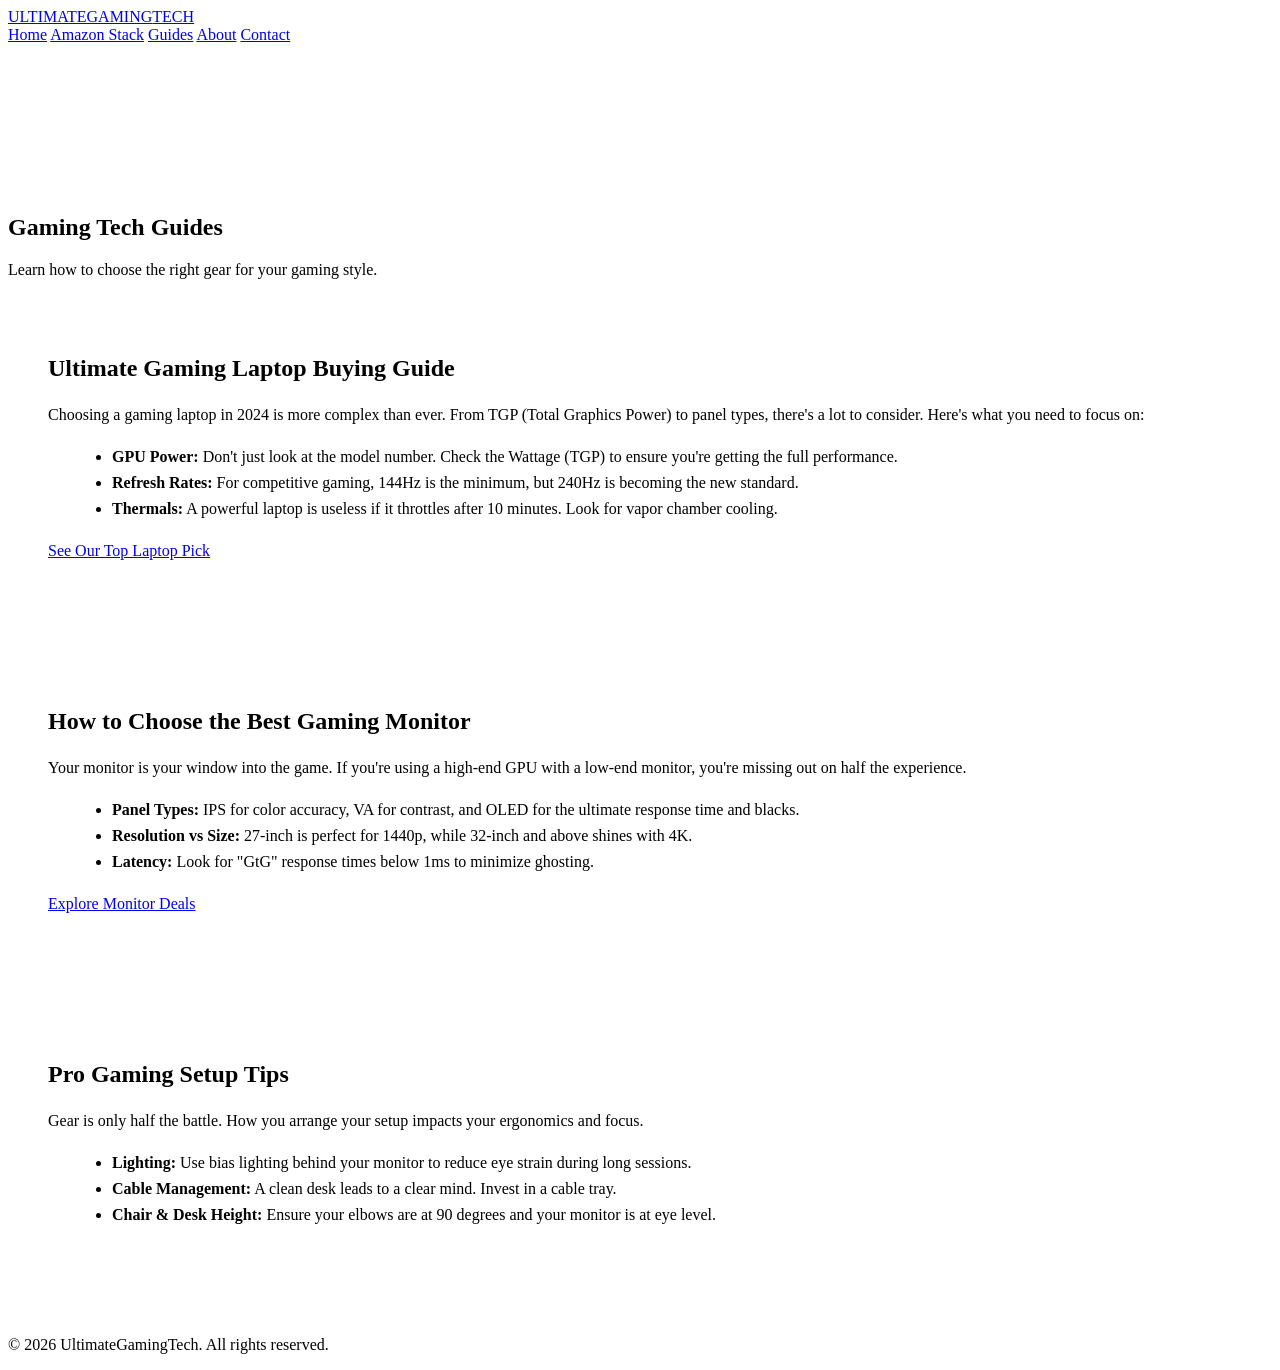
==== guides.html @ 17749800 "Add files via upload" ====
<!DOCTYPE html>
<html lang="en">
<head>
    <meta charset="UTF-8">
    <meta name="viewport" content="width=device-width, initial-scale=1.0">
    <title>Gaming Guides | Setup & Hardware Tips - UltimateGamingTech</title>
    <link rel="stylesheet" href="css/style.css">
    <style>
        .guide-post {
            background: var(--bg-card);
            border: 1px solid var(--border);
            border-radius: 24px;
            padding: 2.5rem;
            margin-bottom: 3rem;
        }
        .guide-post h2 { margin-bottom: 1.5rem; color: var(--secondary); }
        .guide-post p { margin-bottom: 1.5rem; }
        .guide-post ul { margin-left: 1.5rem; margin-bottom: 1.5rem; }
        .guide-post li { margin-bottom: 0.5rem; }
    </style>
</head>
<body>

    <nav>
        <div class="container nav-content">
            <a href="index.html" class="logo">ULTIMATEGAMING<span>TECH</span></a>
            <div class="nav-links">
                <a href="index.html">Home</a>
                <a href="amazon-stack.html">Amazon Stack</a>
                <a href="guides.html" class="active">Guides</a>
                <a href="about.html">About</a>
                <a href="contact.html">Contact</a>
            </div>
        </div>
    </nav>

    <section class="guides" style="padding-top: 150px;">
        <div class="container">
            <div class="section-title">
                <h1>Gaming Tech Guides</h1>
                <p>Learn how to choose the right gear for your gaming style.</p>
            </div>

            <article class="guide-post">
                <h2>Ultimate Gaming Laptop Buying Guide</h2>
                <p>Choosing a gaming laptop in 2024 is more complex than ever. From TGP (Total Graphics Power) to panel types, there's a lot to consider. Here's what you need to focus on:</p>
                <ul>
                    <li><strong>GPU Power:</strong> Don't just look at the model number. Check the Wattage (TGP) to ensure you're getting the full performance.</li>
                    <li><strong>Refresh Rates:</strong> For competitive gaming, 144Hz is the minimum, but 240Hz is becoming the new standard.</li>
                    <li><strong>Thermals:</strong> A powerful laptop is useless if it throttles after 10 minutes. Look for vapor chamber cooling.</li>
                </ul>
                <a href="amazon-stack.html#laptop" class="cta-button secondary">See Our Top Laptop Pick</a>
            </article>

            <article class="guide-post">
                <h2>How to Choose the Best Gaming Monitor</h2>
                <p>Your monitor is your window into the game. If you're using a high-end GPU with a low-end monitor, you're missing out on half the experience.</p>
                <ul>
                    <li><strong>Panel Types:</strong> IPS for color accuracy, VA for contrast, and OLED for the ultimate response time and blacks.</li>
                    <li><strong>Resolution vs Size:</strong> 27-inch is perfect for 1440p, while 32-inch and above shines with 4K.</li>
                    <li><strong>Latency:</strong> Look for "GtG" response times below 1ms to minimize ghosting.</li>
                </ul>
                <a href="amazon-stack.html#monitor" class="cta-button secondary">Explore Monitor Deals</a>
            </article>

            <article class="guide-post">
                <h2>Pro Gaming Setup Tips</h2>
                <p>Gear is only half the battle. How you arrange your setup impacts your ergonomics and focus.</p>
                <ul>
                    <li><strong>Lighting:</strong> Use bias lighting behind your monitor to reduce eye strain during long sessions.</li>
                    <li><strong>Cable Management:</strong> A clean desk leads to a clear mind. Invest in a cable tray.</li>
                    <li><strong>Chair & Desk Height:</strong> Ensure your elbows are at 90 degrees and your monitor is at eye level.</li>
                </ul>
            </article>
        </div>
    </section>

    <footer>
        <div class="container">
            <div class="affiliate-disclosure">
                <p>&copy; 2026 UltimateGamingTech. All rights reserved.</p>
            </div>
        </div>
    </footer>

    <script src="js/main.js"></script>
</body>
</html>
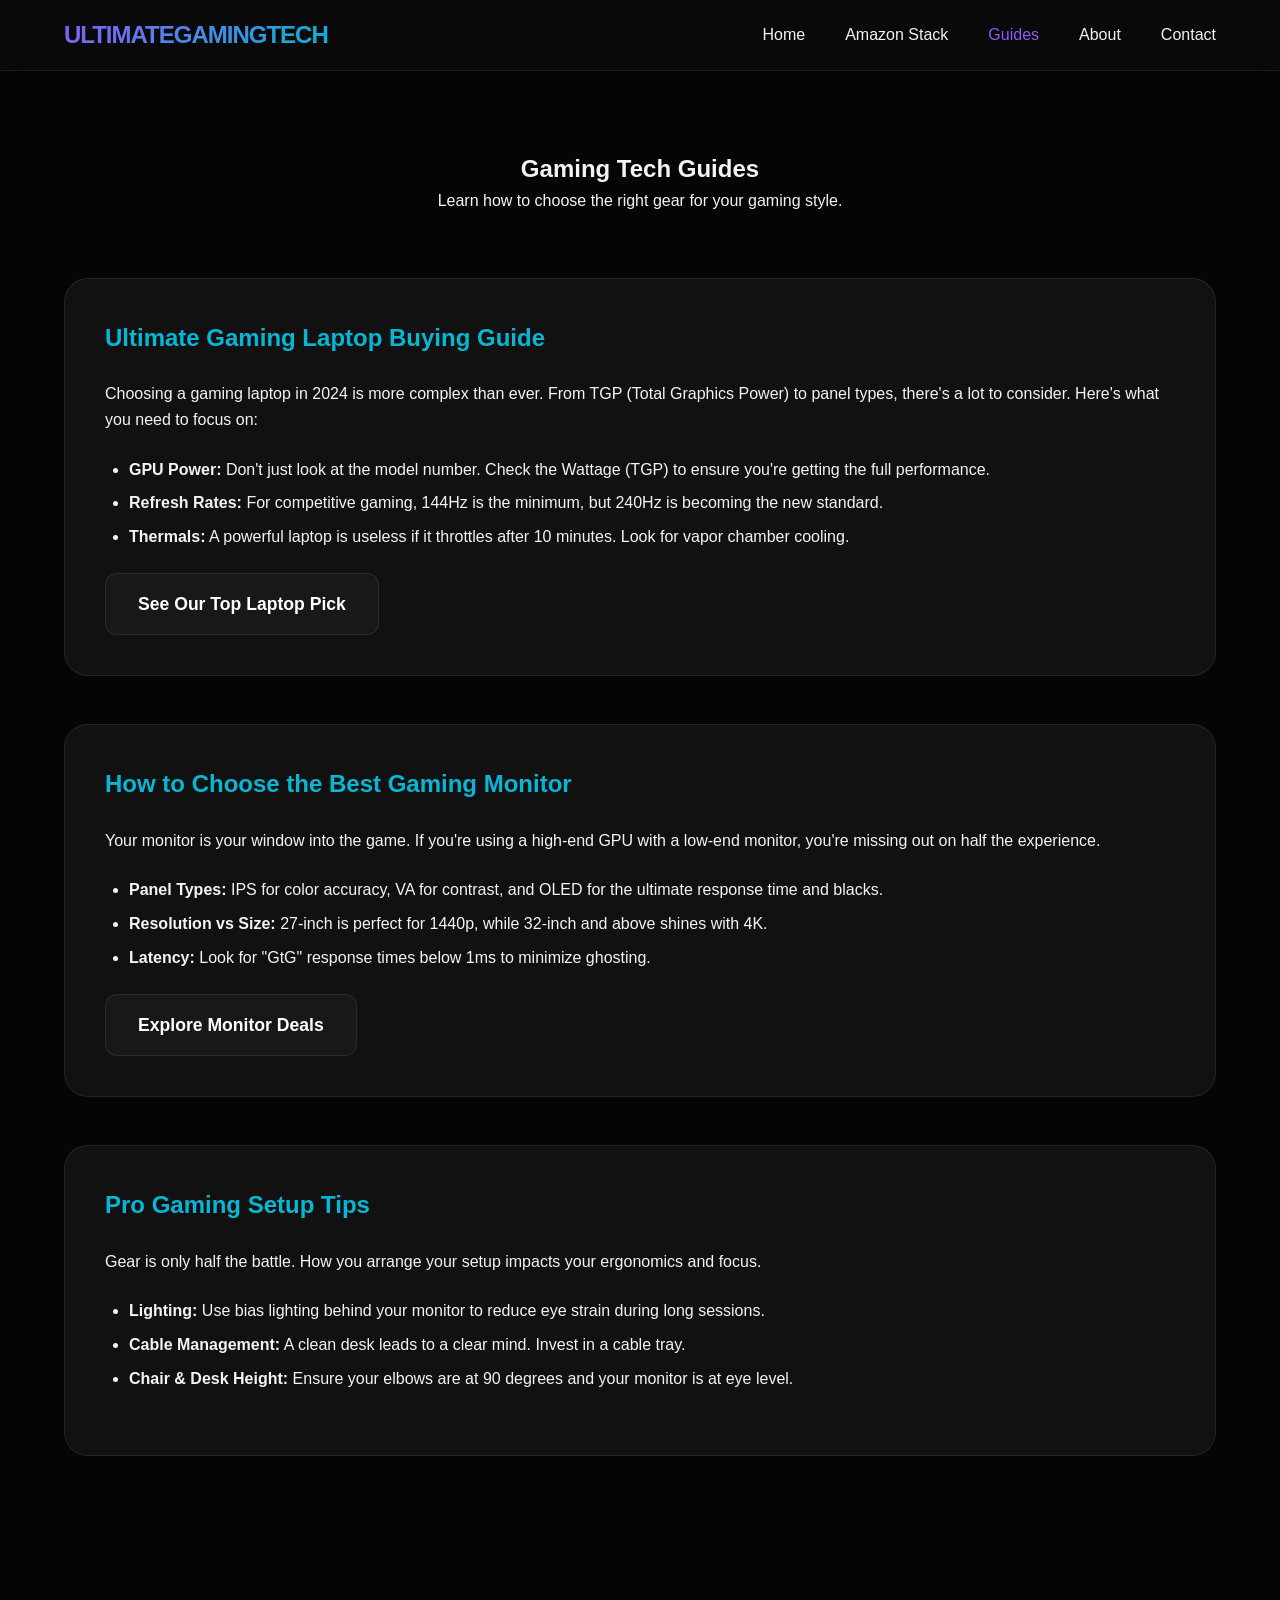
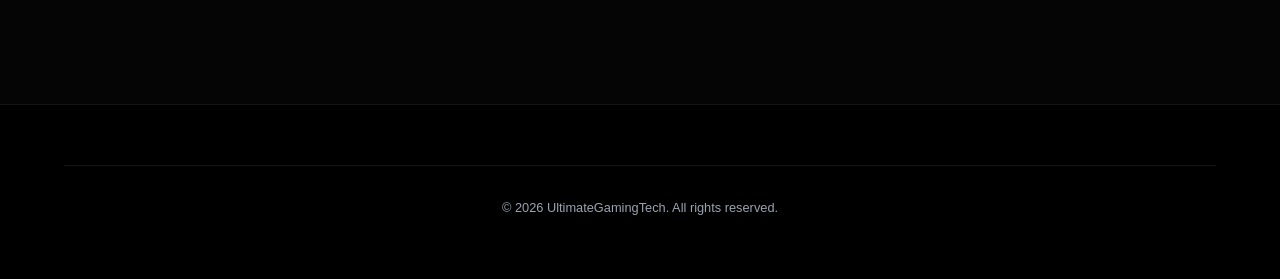
==== commit 035ed835: "Update guides.html" ====
--- a/guides.html
+++ b/guides.html
@@ -4,7 +4,7 @@
     <meta charset="UTF-8">
     <meta name="viewport" content="width=device-width, initial-scale=1.0">
     <title>Gaming Guides | Setup & Hardware Tips - UltimateGamingTech</title>
-    <link rel="stylesheet" href="css/style.css">
+    <link rel="stylesheet" href="style.css">
     <style>
         .guide-post {
             background: var(--bg-card);
--- a/style.css
+++ b/style.css
@@ -0,0 +1,413 @@
+:root {
+    --bg: #050505;
+    --bg-card: #111111;
+    --bg-nav: rgba(10, 10, 10, 0.8);
+    --primary: #8b5cf6;
+    --primary-glow: rgba(139, 92, 246, 0.3);
+    --secondary: #06b6d4;
+    --secondary-glow: rgba(6, 182, 212, 0.3);
+    --text: #f3f4f6;
+    --text-muted: #9ca3af;
+    --accent: #f472b6;
+    --glass: rgba(255, 255, 255, 0.03);
+    --border: rgba(255, 255, 255, 0.08);
+    --transition: all 0.3s cubic-bezier(0.4, 0, 0.2, 1);
+}
+
+@import url('https://fonts.googleapis.com/css2?family=Inter:wght@300;400;600;700;800&family=Outfit:wght@400;600;800&display=swap');
+
+* {
+    margin: 0;
+    padding: 0;
+    box-sizing: border-box;
+    scroll-behavior: smooth;
+}
+
+body {
+    background-color: var(--bg);
+    color: var(--text);
+    font-family: 'Inter', sans-serif;
+    line-height: 1.6;
+    overflow-x: hidden;
+}
+
+h1, h2, h3, .logo {
+    font-family: 'Outfit', sans-serif;
+    font-weight: 800;
+}
+
+a {
+    text-decoration: none;
+    color: inherit;
+    transition: var(--transition);
+}
+
+button, .cta-button {
+    cursor: pointer;
+    border: none;
+    outline: none;
+    font-family: 'Inter', sans-serif;
+    font-weight: 600;
+    transition: var(--transition);
+}
+
+/* Layout */
+.container {
+    max-width: 1200px;
+    margin: 0 auto;
+    padding: 0 1.5rem;
+}
+
+section {
+    padding: 100px 0;
+}
+
+/* Navbar */
+nav {
+    position: fixed;
+    top: 0;
+    width: 100%;
+    z-index: 1000;
+    background: var(--bg-nav);
+    backdrop-filter: blur(12px);
+    border-bottom: 1px solid var(--border);
+    padding: 1rem 0;
+}
+
+.nav-content {
+    display: flex;
+    justify-content: space-between;
+    align-items: center;
+}
+
+.logo {
+    font-size: 1.5rem;
+    background: linear-gradient(135deg, var(--primary), var(--secondary));
+    -webkit-background-clip: text;
+    -webkit-text-fill-color: transparent;
+    letter-spacing: -1px;
+}
+
+.nav-links {
+    display: flex;
+    gap: 2.5rem;
+}
+
+.nav-links a:hover {
+    color: var(--secondary);
+}
+
+.nav-links a.active {
+    color: var(--primary);
+}
+
+/* Hero Section */
+.hero {
+    min-height: 100vh;
+    display: flex;
+    align-items: center;
+    position: relative;
+    padding-top: 120px;
+    background: radial-gradient(circle at 80% 20%, var(--primary-glow) 0%, transparent 40%),
+                radial-gradient(circle at 20% 80%, var(--secondary-glow) 0%, transparent 40%);
+}
+
+.hero-grid {
+    display: grid;
+    grid-template-columns: 1.2fr 1fr;
+    gap: 4rem;
+    align-items: center;
+}
+
+.hero-title {
+    font-size: 4rem;
+    line-height: 1.1;
+    margin-bottom: 1.5rem;
+}
+
+.hero-title span {
+    display: block;
+    background: linear-gradient(90deg, var(--primary), var(--secondary));
+    -webkit-background-clip: text;
+    -webkit-text-fill-color: transparent;
+}
+
+.hero-desc {
+    font-size: 1.25rem;
+    color: var(--text-muted);
+    margin-bottom: 2.5rem;
+    max-width: 500px;
+}
+
+.hero-image {
+    position: relative;
+    border-radius: 24px;
+    overflow: hidden;
+    box-shadow: 0 0 50px rgba(139, 92, 246, 0.2);
+    border: 1px solid var(--border);
+}
+
+.hero-image img {
+    width: 100%;
+    display: block;
+    transform: scale(1.05);
+    transition: transform 0.5s ease;
+}
+
+.hero-image:hover img {
+    transform: scale(1);
+}
+
+/* UI Elements */
+.cta-button {
+    display: inline-flex;
+    align-items: center;
+    gap: 0.5rem;
+    padding: 1rem 2rem;
+    border-radius: 12px;
+    background: linear-gradient(135deg, var(--primary), #6366f1);
+    color: white;
+    font-size: 1.1rem;
+    box-shadow: 0 10px 20px -5px rgba(139, 92, 246, 0.4);
+}
+
+.cta-button:hover {
+    transform: translateY(-3px);
+    box-shadow: 0 15px 30px -5px rgba(139, 92, 246, 0.6);
+}
+
+.cta-button.secondary {
+    background: var(--glass);
+    border: 1px solid var(--border);
+    box-shadow: none;
+}
+
+.cta-button.secondary:hover {
+    background: var(--border);
+}
+
+/* Feature Cards */
+.section-title {
+    text-align: center;
+    margin-bottom: 4rem;
+}
+
+.section-title h2 {
+    font-size: 2.5rem;
+    margin-bottom: 1rem;
+}
+
+.grid-3 {
+    display: grid;
+    grid-template-columns: repeat(auto-fit, minmax(300px, 1fr));
+    gap: 2rem;
+}
+
+.product-card {
+    background: var(--bg-card);
+    border: 1px solid var(--border);
+    border-radius: 20px;
+    padding: 1.5rem;
+    transition: var(--transition);
+    position: relative;
+    overflow: hidden;
+}
+
+.product-card:hover {
+    border-color: var(--primary);
+    transform: translateY(-10px);
+}
+
+.product-img {
+    width: 100%;
+    height: 200px;
+    border-radius: 12px;
+    object-fit: cover;
+    margin-bottom: 1.5rem;
+}
+
+.product-tag {
+    position: absolute;
+    top: 1.5rem;
+    right: 1.5rem;
+    padding: 0.25rem 0.75rem;
+    background: var(--primary);
+    border-radius: 99px;
+    font-size: 0.75rem;
+    font-weight: 600;
+}
+
+.product-info h3 {
+    margin-bottom: 0.5rem;
+}
+
+.product-info p {
+    color: var(--text-muted);
+    font-size: 0.9rem;
+    margin-bottom: 1.5rem;
+}
+
+/* Amazon Stack Page */
+.amazon-stack {
+    padding-top: 150px;
+}
+
+.product-full {
+    display: grid;
+    grid-template-columns: 1fr 1fr;
+    gap: 4rem;
+    margin-bottom: 6rem;
+    align-items: center;
+}
+
+.product-specs {
+    margin: 2rem 0;
+    list-style: none;
+}
+
+.product-specs li {
+    padding: 0.5rem 0;
+    border-bottom: 1px solid var(--border);
+    display: flex;
+    justify-content: space-between;
+}
+
+.pros-cons {
+    display: grid;
+    grid-template-columns: 1fr 1fr;
+    gap: 2rem;
+    margin-bottom: 2.5rem;
+}
+
+.pros h4 { color: #10b981; margin-bottom: 1rem; }
+.cons h4 { color: #f43f5e; margin-bottom: 1rem; }
+
+.pros ul, .cons ul {
+    list-style: none;
+    font-size: 0.9rem;
+}
+
+.pros li::before { content: "✓ "; color: #10b981; }
+.cons li::before { content: "✕ "; color: #f43f5e; }
+
+/* Contact Form */
+.contact-container {
+    max-width: 800px;
+    margin: 0 auto;
+    background: var(--bg-card);
+    border: 1px solid var(--border);
+    padding: 3rem;
+    border-radius: 24px;
+}
+
+.form-group {
+    margin-bottom: 1.5rem;
+}
+
+.form-group label {
+    display: block;
+    margin-bottom: 0.5rem;
+    color: var(--text-muted);
+}
+
+input, textarea {
+    width: 100%;
+    padding: 1rem;
+    background: var(--glass);
+    border: 1px solid var(--border);
+    border-radius: 12px;
+    color: white;
+    font-family: inherit;
+    transition: var(--transition);
+}
+
+input:focus, textarea:focus {
+    border-color: var(--primary);
+    background: rgba(255, 255, 255, 0.05);
+}
+
+/* Footer */
+footer {
+    background: #000;
+    padding: 60px 0;
+    border-top: 1px solid var(--border);
+    margin-top: 100px;
+}
+
+.footer-grid {
+    display: grid;
+    grid-template-columns: 2fr 1fr 1fr 1fr;
+    gap: 4rem;
+    margin-bottom: 4rem;
+}
+
+.footer-logo {
+    font-size: 2rem;
+    margin-bottom: 1rem;
+}
+
+.footer-links h4 {
+    margin-bottom: 1.5rem;
+    color: var(--text);
+}
+
+.footer-links ul {
+    list-style: none;
+}
+
+.footer-links li {
+    margin-bottom: 0.75rem;
+}
+
+.footer-links a {
+    color: var(--text-muted);
+}
+
+.footer-links a:hover {
+    color: var(--primary);
+}
+
+.newsletter-form {
+    display: flex;
+    gap: 1rem;
+    margin-top: 1.5rem;
+}
+
+.newsletter-form input {
+    flex: 1;
+}
+
+.affiliate-disclosure {
+    font-size: 0.8rem;
+    color: var(--text-muted);
+    text-align: center;
+    border-top: 1px solid var(--border);
+    padding-top: 2rem;
+}
+
+/* Responsive */
+@media (max-width: 968px) {
+    .hero-grid, .hero-title {
+        grid-template-columns: 1fr;
+        text-align: center;
+        font-size: 3rem;
+    }
+    .hero-desc {
+        margin: 0 auto 2.5rem;
+    }
+    .product-full {
+        grid-template-columns: 1fr;
+    }
+    .footer-grid {
+        grid-template-columns: 1fr 1fr;
+    }
+}
+
+@media (max-width: 640px) {
+    .nav-links {
+        display: none;
+    }
+    .footer-grid {
+        grid-template-columns: 1fr;
+    }
+}
